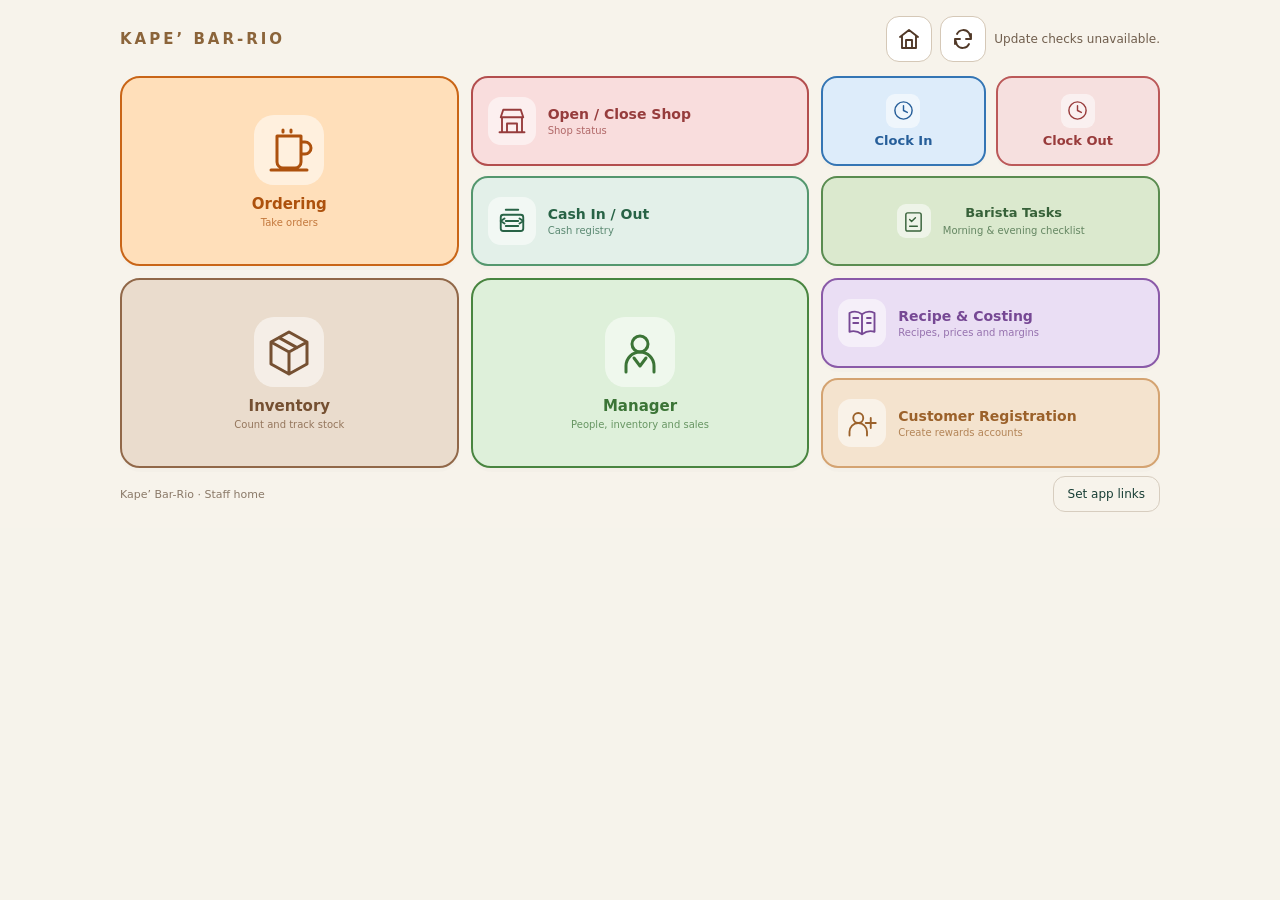
==== index.html @ 7aa6d92b "Swap Home Screen shop-cash and clock-task groups between middle and right columns" ====
<!doctype html>
<html lang="en">
<head>
<meta charset="utf-8"><meta name="viewport" content="width=device-width,initial-scale=1">
<meta name="theme-color" content="#183e35"><title>Kape’ Bar-Rio | Home</title>
<style>
:root{font-family:system-ui,-apple-system,sans-serif;color:#183e35;background:#f6f3eb}*{box-sizing:border-box}body{margin:0}main{max-width:1120px;margin:auto;padding:40px 28px}header{display:flex;justify-content:space-between;align-items:center;gap:24px;margin-bottom:38px}.brand{font-size:14px;font-weight:800;letter-spacing:3px;text-transform:uppercase}h1{font-size:clamp(32px,5vw,52px);margin:12px 0}p{color:#66756c;line-height:1.5}.clock{text-align:right;white-space:nowrap}.clock strong{display:block;font-size:27px}.grid{display:grid;grid-template-columns:repeat(3,1fr);gap:18px}.tile{appearance:none;text-align:left;background:#fffdf8;color:#183e35;border:1px solid #dedfd2;border-radius:22px;padding:26px;min-height:190px;cursor:pointer;font:inherit;transition:transform .15s,box-shadow .15s}.tile:hover{transform:translateY(-3px);box-shadow:0 12px 28px #183e3512}.tile:focus-visible,button:focus-visible,input:focus-visible{outline:3px solid #bb8437;outline-offset:4px}.tile.primary{background:#183e35;color:white}.icon{font-size:30px;display:block;margin-bottom:20px}.tile strong{display:block;font-size:21px}.tile span.desc{display:block;margin-top:8px;color:#66756c;font-size:14px}.primary span.desc{color:#c4d8ca}.tile.manager{grid-column:span 2;background:#ebe7d8}footer{display:flex;justify-content:space-between;align-items:center;gap:16px;margin-top:28px;font-size:13px;color:#66756c}.settings,.save,.cancel{font:inherit;border-radius:12px;border:1px solid #d3d8cc;padding:12px 18px;cursor:pointer;background:#fffdf8;color:#183e35}.save{background:#183e35;color:white}dialog{border:0;border-radius:22px;padding:28px;width:min(580px,calc(100% - 32px));max-height:90vh;box-shadow:0 20px 90px #0003}dialog::backdrop{background:#10291fcc}dialog h2{margin-top:0;color:#183e35}label{display:block;margin-top:14px;font-size:14px;color:#183e35;font-weight:600}input{display:block;width:100%;margin-top:6px;padding:12px;border:1px solid #cbd1c4;border-radius:9px;font:inherit}.actions{display:flex;gap:10px;justify-content:flex-end;margin-top:24px}#notice{color:#994a23;min-height:22px}@media(max-width:760px){main{padding:28px 20px}.grid{grid-template-columns:repeat(2,1fr)}.tile{min-height:175px;padding:22px}.tile.manager{grid-column:span 2}.clock{display:none}}@media(max-width:420px){.grid{grid-template-columns:1fr}.tile.manager{grid-column:auto}.tile{min-height:155px}footer{align-items:flex-start;flex-direction:column}}

body{background:#f7f3eb;color:#3e3025}main{max-width:1080px;padding:36px 30px 24px}header{margin-bottom:32px;flex-wrap:wrap}.brand{color:#8b643a;letter-spacing:3.5px;font-size:12px}h1{font-size:clamp(28px,4vw,42px);font-weight:650;letter-spacing:-1.4px;margin:14px 0 10px}header p{font-size:14px;margin:0;color:#8a7968}.clock{margin-left:auto;color:#7b6650}.clock strong{font-size:25px;font-weight:500}.clock span{font-size:12px}.grid{grid-template-columns:repeat(3,minmax(0,1fr));gap:18px}.tile,.tile.manager{grid-column:auto;display:flex;flex-direction:column;align-items:center;justify-content:center;text-align:center;min-height:224px;padding:24px 16px;border-radius:26px;border:1px solid #00000008;box-shadow:0 4px 0 #00000003}.tile .icon{display:flex;align-items:center;justify-content:center;width:112px;height:112px;border-radius:32px;background:#ffffff88;margin-bottom:18px}.icon svg{width:73px;height:73px}.tile strong{font-size:16px;font-weight:700}.tile span.desc{font-size:11px;margin-top:7px;color:inherit;opacity:.72}.tile-ordering{background:#e4ecdf;color:#355433}.tile-inventory{background:#f1e3c9;color:#896022}.tile-recipe{background:#e9e1f2;color:#755390}.tile-attendance{background:#dfeaf0;color:#3d6c83}.tile-shift{background:#f2ddd1;color:#995c40}.tile-manager{background:#e4e5ea;color:#565d7e}.tile:hover{box-shadow:0 10px 26px #3e302515;transform:translateY(-3px)}footer{font-size:11px;color:#8a7968}.settings{font-size:12px;background:transparent;border-color:#d7cdbf;padding:10px 14px}#notice{font-size:13px}header>.kbr-page-tools{flex-basis:100%}@media(max-width:760px){.grid{grid-template-columns:repeat(2,minmax(0,1fr))}.tile{min-height:200px}.tile .icon{width:94px;height:94px}.icon svg{width:64px;height:64px}}@media(max-width:420px){main{padding:26px 14px}.grid{gap:12px}.tile{min-height:180px;padding:20px 8px}.tile .icon{width:80px;height:80px;margin-bottom:14px;border-radius:24px}.icon svg{width:55px;height:55px}.tile strong{font-size:13px}.tile span.desc{font-size:10px}.clock{display:none}footer{flex-direction:row;align-items:center}}

header{margin-bottom:26px;align-items:center}header>.kbr-page-tools{flex-basis:auto;margin-left:auto}.brand{font-size:15px;letter-spacing:3px}header>div:first-child{display:flex;align-items:center}.tile{border-width:2px;min-height:244px}.tile-ordering{background:#ffdfba;color:#ad510d;border-color:#c96517}.tile-attendance{background:#ddecfa;color:#265e99;border-color:#3475b4}.tile-shift{background:#f9dddd;color:#963c3c;border-color:#b34e4e}.tile-inventory{background:#eadccd;color:#755032;border-color:#916849}.tile-manager{background:#def0da;color:#3b7436;border-color:#498540}.tile-recipe{background:#eadef4;color:#764894;border-color:#8a5aa8}.tile-clock{display:grid;gap:3px;margin-top:10px;font-variant-numeric:tabular-nums}.tile-clock time{font-weight:750;font-size:18px}.tile-clock span{font-size:10px;opacity:.8}@media(min-width:600px){.grid{grid-template-columns:repeat(3,minmax(0,1fr))}}@media(max-width:599px){.tile{min-height:222px}.tile-clock time{font-size:15px}.tile-clock span{font-size:9px}}

/* Compact home: two rows on tablets, three rows on phones. */
main{padding:16px 20px;max-width:1080px}header{margin-bottom:14px}.grid{gap:12px}.tile,.tile.manager{min-height:0;height:clamp(145px,calc((100dvh - 154px)/2),190px);padding:12px 10px;border-radius:20px}.tile .icon{width:70px;height:70px;border-radius:20px;margin-bottom:10px}.icon svg{width:48px;height:48px}.tile strong{font-size:15px}.tile span.desc{font-size:10px;margin-top:4px}.tile-clock{margin-top:5px}.tile-clock time{font-size:15px}.tile-clock span{font-size:9px}footer{margin-top:8px}#notice:empty{display:none}#notice{margin:6px 0;min-height:0}@media(max-width:599px){main{padding:12px}.grid{gap:9px}.tile,.tile.manager{height:clamp(126px,calc((100dvh - 140px)/3),165px);padding:8px}.tile .icon{width:54px;height:54px;margin-bottom:7px;border-radius:15px}.icon svg{width:38px;height:38px}.tile strong{font-size:13px}.tile span.desc{font-size:9px}.brand{font-size:12px;letter-spacing:2px}.tile-clock time{font-size:13px}}
@media(min-width:600px) and (max-height:520px){.tile,.tile.manager{height:150px}.tile .icon{width:54px;height:54px;margin-bottom:6px}.icon svg{width:38px;height:38px}.tile span.desc{display:none}}

/* Keep five full-size tiles; divide the sixth position into two working shortcuts. */
.split-home-tile{display:grid;grid-template-rows:repeat(2,minmax(0,1fr));gap:10px;height:clamp(145px,calc((100dvh - 154px)/2),190px);min-height:0}
.split-home-tile .tile{height:auto;min-height:0;display:flex;flex-direction:row;justify-content:flex-start;align-items:center;text-align:left;gap:12px;border-radius:17px;padding:10px 15px}
.split-home-tile .tile .icon{width:48px;height:48px;flex:0 0 48px;border-radius:13px;margin:0}
.split-home-tile .tile .icon svg{width:30px;height:30px}
.split-home-tile .tile strong{font-size:14px}
.split-home-tile .tile .desc{font-size:10px;margin-top:3px}
.split-home-tile .tile-registration{background:#f4e3ce;color:#9b612a;border-color:#d4a371}
.split-home-tile .tile .tile-label{display:block;min-width:0}
@media(max-width:599px){.split-home-tile{height:clamp(126px,calc((100dvh - 140px)/3),165px);gap:7px}.split-home-tile .tile{padding:6px 9px;gap:7px;border-radius:12px}.split-home-tile .tile .icon{width:35px;height:35px;flex-basis:35px;border-radius:9px}.split-home-tile .tile .icon svg{width:24px;height:24px}.split-home-tile .tile strong{font-size:11px}.split-home-tile .tile span.desc{font-size:9px}}
@media(min-width:600px) and (max-height:520px){.split-home-tile{height:150px}}

/* Home screen: paired clock controls and shared task checklist */
.home-triple{display:grid;grid-template-rows:1fr 1fr;gap:10px;height:clamp(145px,calc((100dvh - 154px)/2),190px);min-width:0}
.home-attendance-pair{display:grid;grid-template-columns:1fr 1fr;gap:10px;min-height:0}
.home-triple .tile{height:auto;min-height:0;border-radius:16px;padding:8px;display:flex;gap:6px;align-items:center;justify-content:center;flex-direction:column}
.home-triple .tile .icon{width:34px;height:34px;flex:0 0 34px;border-radius:9px;margin:0}
.home-triple .tile .icon svg{width:23px;height:23px}
.home-triple .tile strong{font-size:13px;line-height:1.1;text-align:center}
.home-triple .tile .desc{display:none}
.home-triple .tile-tasks{display:flex;flex-direction:row;gap:12px;background:#dbe9ce;color:#376139;border:2px solid #5a8c50}
.home-triple .tile-tasks .desc{display:block}
.home-triple .tile-clock-in{background:#ddecfa;color:#265e99;border:2px solid #3475b4}
.home-triple .tile-clock-out{background:#f6e0df;color:#983b3b;border:2px solid #bb5959}
.split-shop .tile-shift{background:#f9dddd;color:#963c3c;border-color:#b34e4e}
.split-shop .tile-shift.shop-is-open{background:#dff0d8;color:#326c35;border-color:#3e783c}
.split-shop .tile-cash{background:#e3f0e9;color:#286346;border-color:#54976e}
@media(max-width:599px){.home-triple{height:clamp(126px,calc((100dvh - 140px)/3),165px);gap:7px}.home-attendance-pair{gap:6px}.home-triple .tile{padding:5px;border-radius:11px}.home-triple .tile strong{font-size:10px}.home-triple .tile-tasks{gap:6px}.home-triple .tile-tasks .desc{font-size:9px}.home-triple .tile .icon{width:27px;height:27px;flex-basis:27px}.home-triple .tile .icon svg{width:19px;height:19px}}
@media(min-width:600px) and (max-height:520px){.home-triple{height:150px}}
.task-person-grid{display:grid;grid-template-columns:repeat(auto-fit,minmax(125px,1fr));gap:12px}.task-person{min-height:88px;border:2px solid #0002;border-radius:15px;font-weight:800;font-size:17px;cursor:pointer}#taskPicker{width:min(640px,calc(100% - 24px))}#taskPicker p{font-weight:400;color:#756354}
</style>
<link rel="stylesheet" href="page-tools.css"><link rel="stylesheet" href="sync.css"><link rel="manifest" href="manifest.json"><link rel="apple-touch-icon" href="./apple-touch-icon.png?v=20261117-home"><link rel="icon" type="image/png" href="./apple-touch-icon.png?v=20261117-home"><meta name="apple-mobile-web-app-capable" content="yes"><meta name="apple-mobile-web-app-title" content="Kape Bar-Rio"></head>
<body><main>
<header><div><div class="brand">Kape’ Bar-Rio</div></div></header>
<div class="grid" id="apps"></div>
<p id="notice" role="status" aria-live="polite"></p>
<footer><span>Kape’ Bar-Rio · Staff home</span><button class="settings" id="configure">Set app links</button></footer>
</main>
<dialog id="taskPicker" aria-labelledby="taskPickerTitle"><h2 id="taskPickerTitle">Who is on duty?</h2><p>Only clocked-in baristas appear here. Select the person completing the tasks.</p><div id="taskPeople" class="task-person-grid"></div><p id="taskPickerStatus" role="status"></p><div class="actions"><button id="closeTaskPicker" type="button" class="cancel">Close</button></div></dialog><dialog id="settings"><form id="linksForm"><h2>Connect your apps</h2><p>Enter the full page address for each button. These settings are saved on this browser. Changes here apply only to this browser.</p><div id="fields"></div><p id="error" role="alert"></p><div class="actions"><button type="button" class="cancel" id="restoreDefaults">Restore links</button><button type="button" class="cancel" id="cancel">Cancel</button><button type="submit" class="save">Save links</button></div></form></dialog>
<script src="sync-config.js"></script><script src="sync-core.js"></script><script src="sync-ui.js"></script><script src="manager-tile.js"></script><script>
// Set the exact published URLs here before uploading to GitHub Pages.
// Recipe and Costing share one workspace.
const DEFAULT_LINKS={"ordering": "https://russelljohnramosmicumao-arch.github.io/Kape-Barrio/", "inventory": "https://russelljohnramosmicumao-arch.github.io/Kapebarrio-inventory-system/", "recipe": "https://russelljohnramosmicumao-arch.github.io/recipe-and-costing/", "attendance": "https://russelljohnramosmicumao-arch.github.io/KapeBarrioHomeScreen/clock-in.html", "shift": "https://russelljohnramosmicumao-arch.github.io/KapeBarrioHomeScreen/open-end-shift.html", "manager": "https://russelljohnramosmicumao-arch.github.io/ManagersPage/", "registration": "https://russelljohnramosmicumao-arch.github.io/KapeBarrioHomeScreen/customer-registration.html"};
const APPS=[["ordering", "Ordering", "Take orders", "<path d=\"M6 5h12v13a3 3 0 0 1-3 3H9a3 3 0 0 1-3-3ZM18 8h2a3 3 0 0 1 0 6h-2M9 2v1M13 2v1M3 22h18\"/>"], ["shift", "Open / Close Shop", "Cash In / Out", "<path d=\"M4 21V9h16v12M3 9l2-6h14l2 6M8 21v-7h8v7M2 21h20M3 9a3 3 0 0 0 4 0 3 3 0 0 0 5 0 3 3 0 0 0 5 0 3 3 0 0 0 4 0\"/>"], ["attendance", "Clock In / Out", "Your working hours", "<circle cx=\"12\" cy=\"13\" r=\"9\"/><path d=\"M12 8v5l3 2M9 1h6M12 1v3\"/>"], ["inventory", "Inventory", "Count and track stock", "<path d=\"m3 7 9-5 9 5v11l-9 5-9-5ZM3 7l9 5 9-5M12 12v11M7 4.8l9 5\"/>"], ["manager", "Manager", "People, inventory and sales", "<circle cx=\"12\" cy=\"8\" r=\"4\"/><path d=\"M5 22v-3a7 7 0 0 1 14 0v3M9 15l3 4 3-4\"/>"], ["recipe", "Recipe & Costing", "Recipes, prices and margins", "<path d=\"M12 5C8 2 4 3 2 4v15c3-1 6-1 10 2 4-3 7-3 10-2V4c-2-1-6-2-10 1ZM12 5v16M5 8h4M5 12h4M16 8h3M16 12h3\"/>"], ["registration", "Customer Registration", "Create rewards accounts", "<circle cx=\"9\" cy=\"8\" r=\"4\"/><path d=\"M2 22v-3a7 7 0 0 1 14 0v3M19 8v8M15 12h8\"/>"]];
const KEY='kape-barrio-home-links-v4';let links={...DEFAULT_LINKS};
try{const saved=JSON.parse(localStorage.getItem(KEY)||'{}');for(const [id] of APPS){if(typeof saved[id]==='string'&&validLink(saved[id]))links[id]=saved[id]}}catch{}
function validLink(value){try{const url=new URL(value);return ['https:','http:'].includes(url.protocol)&&!url.username&&!url.password}catch{return false}}
const taskURL=new URL('barista-tasks.html',location.href).href;
function makeTile(id,title,desc,icon,onClick,compact=false){
 const button=document.createElement('button');button.type='button';button.className='tile tile-'+id+(compact?' tile-compact':'');
 const glyph=document.createElement('span');glyph.className='icon';glyph.innerHTML='<svg viewBox="0 0 24 24" fill="none" stroke="currentColor" stroke-width="1.5" stroke-linecap="round" stroke-linejoin="round">'+icon+'</svg>';glyph.setAttribute('aria-hidden','true');
 const heading=document.createElement('strong');heading.textContent=title;const detail=document.createElement('span');detail.className='desc';detail.textContent=desc;
 if(compact){const label=document.createElement('div');label.className='tile-label';label.append(heading,detail);button.append(glyph,label);}
 else button.append(glyph,heading,detail);
 button.onclick=onClick;return button;
}
const icons={
 clock:'<circle cx="12" cy="12" r="9"/><path d="M12 7v5l4 2"/>',
 tasks:'<rect x="4" y="3" width="16" height="19" rx="2"/><path d="m8 10 2 2 4-4M8 17h8"/>',
 cash:'<rect x="3" y="7" width="18" height="13" rx="2"/><path d="M7 3h10M7 12h10M7 16h10M18 10l3 2-3 2M6 10l-3 2 3 2"/>',
 shop:'<path d="M4 21V9h16v12M3 9l2-6h14l2 6M8 21v-7h8v7M2 21h20"/>'
};
function nav(id,label){if(validLink(links[id])){if(id==='manager')KBRManagerTile.open(links[id]);else location.assign(links[id]);}else document.getElementById('notice').textContent='Set the page link for '+label+' to connect this button.';}
for(const [id,title,desc,icon] of APPS){
 const root=document.getElementById('apps');
 if(id==='attendance'){
  const wrap=document.createElement('div');wrap.className='home-triple';wrap.innerHTML='<div class="home-attendance-pair"></div>';
  const pair=wrap.firstElementChild;
  pair.append(
   makeTile('clock-in','Clock In','Start duty',icons.clock,()=>nav('attendance','Clock In'),true),
   makeTile('clock-out','Clock Out','End duty',icons.clock,()=>nav('attendance','Clock Out'),true));
  wrap.append(makeTile('tasks','Barista Tasks','Morning & evening checklist',icons.tasks,()=>openTaskPicker(),true));root.append(wrap);
 }else if(id==='shift'){
  const wrap=document.createElement('div');wrap.className='split-home-tile split-shop';
  const shop=makeTile('shift','Open / Close Shop','Shop status',icons.shop,()=>nav('shift','Open / Close Shop'),true);
  shop.id='homeShopButton';
  wrap.append(shop,makeTile('cash','Cash In / Out','Cash registry',icons.cash,()=>nav('shift','Cash In / Out'),true));
  root.append(wrap);
 }else{
  const compact=id==='recipe'||id==='registration';const button=makeTile(id,title,desc,icon,()=>nav(id,title),compact);
  let host=root;if(compact){let split=document.getElementById('homeSplitShortcuts');if(!split){split=document.createElement('div');split.className='split-home-tile';split.id='homeSplitShortcuts';root.append(split);}host=split;}
  host.append(button);
 }
 const label=document.createElement('label');label.textContent=title;
 const input=document.createElement('input');input.type='url';input.name=id;input.placeholder='https://your-domain/your-app/';label.append(input);document.getElementById('fields').append(label);
}
const personColors={james:['#95b9ed','#173d73'],john:['#83cfa0','#174c2d'],jv:['#bd9cdd','#50306f'],khenn:['#e9bd75','#66430b'],kurty:['#80c5be','#164e48'],mark:['#ef9a91','#702721'],zora:['#e9a8cb','#813759']};
async function openTaskPicker(){
 const dlg=document.getElementById('taskPicker'),host=document.getElementById('taskPeople'),status=document.getElementById('taskPickerStatus');
 host.replaceChildren();status.textContent='Loading baristas…';dlg.showModal();
 try{
  const roster=await KBRCloud.rpc('kbr_barista_task_roster',{});
  if(!roster?.length)throw Error('No baristas are currently clocked in. Clock In first, then open Barista Tasks.');
  for(const worker of roster){
   const button=document.createElement('button');button.type='button';button.className='task-person';
   const [bg,fg]=personColors[String(worker.name||'').toLowerCase().split(' ')[0]]||['#eadbc9','#503827'];
   button.style.background=bg;button.style.color=fg;button.textContent=worker.name;
   button.onclick=()=>{const url=new URL(taskURL);url.searchParams.set('worker',worker.id);location.assign(url.href);};
   host.append(button);
  }
  status.textContent='Showing only baristas currently clocked in.';
 }catch(e){status.textContent=e.message||String(e);}
}
document.getElementById('closeTaskPicker').onclick=()=>document.getElementById('taskPicker').close();
async function refreshShopIcon(){try{if(!KBRCloud.session())return;const data=await KBRCloud.rows('/rest/v1/kbr_shifts?select=status,closed_at&order=opened_at.desc&limit=1');const open=!!data[0]&&!data[0].closed_at&&data[0].status==='open';const tile=document.getElementById('homeShopButton');if(!tile)return;const name=tile.querySelector('strong');name.textContent=open?'Close Shop':'Open Shop';tile.classList.toggle('shop-is-open',open);}catch{}}
refreshShopIcon();
const dialog=document.getElementById('settings'),form=document.getElementById('linksForm');document.getElementById('configure').onclick=()=>{for(const [id]of APPS)form.elements[id].value=links[id];document.getElementById('error').textContent='';dialog.showModal()};document.getElementById('cancel').onclick=()=>dialog.close();document.getElementById('restoreDefaults').onclick=()=>{for(const [id]of APPS)form.elements[id].value=DEFAULT_LINKS[id];document.getElementById('error').textContent='Default links restored. Press Save links to apply.';};form.onsubmit=event=>{event.preventDefault();const next={};for(const [id,title]of APPS){const value=form.elements[id].value.trim();if(value&&!validLink(value)){document.getElementById('error').textContent='Enter a valid HTTP or HTTPS address for '+title+'.';return}next[id]=value||DEFAULT_LINKS[id]}try{localStorage.setItem(KEY,JSON.stringify(next));links=next;dialog.close();document.getElementById('notice').textContent='App links saved.'}catch{document.getElementById('error').textContent='This browser could not save your links. Please allow browser storage and try again.'}};

</script><script src="page-tools.js"></script><script src="page-clock.js"></script></body></html>
---- page-tools.css ----
.kbr-page-tools{display:flex;align-items:center;justify-content:flex-end;gap:8px;flex-wrap:wrap}.kbr-tool{position:relative;display:inline-flex!important;align-items:center;justify-content:center;width:46px;min-width:46px;height:46px;min-height:46px;padding:10px!important;background:#fff!important;color:#503827!important;border:1px solid #d5c8b7!important;border-radius:13px!important;text-decoration:none!important;cursor:pointer;font:inherit;flex-shrink:0;box-sizing:border-box}.kbr-tool svg{width:24px;height:24px}.kbr-tool:focus-visible{outline:3px solid #b87926;outline-offset:3px}.kbr-update-dot{position:absolute;right:-3px;top:-3px;width:12px;height:12px;border:2px solid white;border-radius:50%;background:#dc2626;box-shadow:0 0 0 1px #dc262620}.kbr-update-dot[hidden]{display:none!important}.kbr-update-note{font:12px system-ui;max-width:190px;color:#705e4d;line-height:1.35}.kbr-update-note:empty{display:none}.kbr-floating-tools{position:fixed;top:12px;right:12px;z-index:9998;background:#fff;padding:6px;border-radius:16px}@media(max-width:600px){.kbr-update-note{max-width:130px}header{gap:10px;flex-wrap:wrap}}
---- sync.css ----
.cloud-status{position:fixed;bottom:6px;left:8px;z-index:100;font:700 11px system-ui;background:#e4f3de;color:#285c30;border:1px solid #b8d5af;border-radius:8px;padding:5px 9px;max-width:70vw}.cloud-status.problem{background:#fff0d8;color:#875715;border-color:#e3c790}.cloud-screen{position:fixed;inset:0;background:#f7f2ebf7;z-index:200;display:grid;place-items:center;padding:24px}.cloud-box{max-width:510px;width:100%;background:white;border:1px solid #d8c7b5;border-radius:18px;padding:24px;color:#503827;font:16px system-ui;box-shadow:0 10px 40px #30201020}.cloud-box h1,.cloud-box h2{font-family:Georgia,serif}.cloud-box p{line-height:1.5}.cloud-box button,.cloud-link{display:inline-block;background:#386944;color:white;border:0;border-radius:9px;padding:12px 18px;font:700 15px system-ui;cursor:pointer;margin:5px;text-decoration:none}.cloud-box input{width:100%;padding:12px;margin:6px 0 16px;border:1px solid #ccb9a5;border-radius:8px;font:16px system-ui}.cloud-error{color:#a12924;min-height:22px}.cloud-actions{display:flex;gap:8px;flex-wrap:wrap}

.cloud-screen{padding:10px;overflow-y:auto;align-items:center}.cloud-box{max-height:calc(100dvh - 20px);overflow-y:auto;overscroll-behavior:contain}.cloud-box.wide-payment{max-width:900px;padding:14px}.wide-payment h2,.wide-payment p{margin:6px 0}.wide-payment form{display:grid;grid-template-columns:1fr 1.4fr;gap:8px 14px;align-items:start}.wide-payment form>.barista-cash-layout{grid-column:2;grid-row:1 / span 4}.wide-payment form>label,.wide-payment form>button{grid-column:1}.wide-payment .barista-cash-layout{gap:8px}.wide-payment .cash-keypad button,.wide-payment .cash-quick-buttons button{min-height:40px;padding:8px;margin:0}.wide-payment form label{margin:6px 0}.wide-payment form input{margin:3px 0;padding:8px;min-height:40px}.wide-payment .cash-pane{padding:8px}.wide-payment .cash-pane p{font-size:12px}.wide-payment form>button{margin:0}.count-layout{display:grid;grid-template-columns:1.2fr 1fr;gap:14px}.count-layout .denomination-grid{grid-template-columns:repeat(2,minmax(0,1fr))}.count-layout .count-keypad{margin:6px 0}.count-layout button{margin:0;padding:8px;min-height:42px}.count-layout .count-controls input{margin:4px 0}.cloud-box.drawer-count{max-width:900px;padding:14px}.drawer-count h2,.drawer-count p{margin:6px 0}.drawer-count form{display:grid;grid-template-columns:1fr 1fr;gap:8px 14px}.drawer-count form>.count-layout{grid-column:1 / -1;grid-row:2}.drawer-count form>label{margin:0}.drawer-count form>button{grid-column:1 / -1}.drawer-count form input,.drawer-count form textarea{min-height:36px;padding:6px;margin:3px 0}.drawer-count form textarea{height:38px}.drawer-count .count-keypad button{min-height:38px}.drawer-count .denomination-grid button{min-height:45px}.drawer-count form>p{margin:0;font-size:13px}@media(max-width:440px){.wide-payment form{grid-template-columns:1fr}.wide-payment form>.barista-cash-layout{grid-column:1;grid-row:auto}.count-layout{gap:6px}.count-layout button{font-size:15px}.drawer-count{font-size:14px!important}}

.cloud-box .denomination-grid button.selected,.cloud-box .denomination-grid button.selected span{color:#185b36!important;background:#fff!important;border-color:#185b36!important}.cloud-box .denomination-grid button.selected{box-shadow:inset 0 0 0 2px #185b36}

.drawer-money{max-width:950px!important;width:min(950px,96vw)!important}.drawer-money-layout{display:grid;grid-template-columns:minmax(0,1fr) 300px;gap:24px}.drawer-money-left{display:grid;gap:12px}.drawer-money-layout input,.drawer-money-layout select{width:100%;padding:14px;font:inherit}.drawer-money-layout aside{padding:18px;border-radius:16px;background:#efe2d4}.drawer-money-layout .money-selected{outline:2px solid #80502f;background:#fff1df}.drawer-money-layout [data-money-error]{color:#a12424}.drawer-money-layout .count-keypad button{min-height:60px;margin:0;color:#503827;background:#f7f1e9;border:1px solid #cbb9a5}.drawer-money-layout .count-keypad{display:grid;grid-template-columns:repeat(3,minmax(0,1fr));gap:8px}.drawer-money-layout [data-money-key="."]{grid-column:1/-1}@media(max-width:560px){.drawer-money-layout{grid-template-columns:minmax(0,1fr) 180px;gap:12px}.drawer-money-layout aside{padding:10px}.drawer-money-layout .count-keypad button{padding:10px;min-height:48px}}
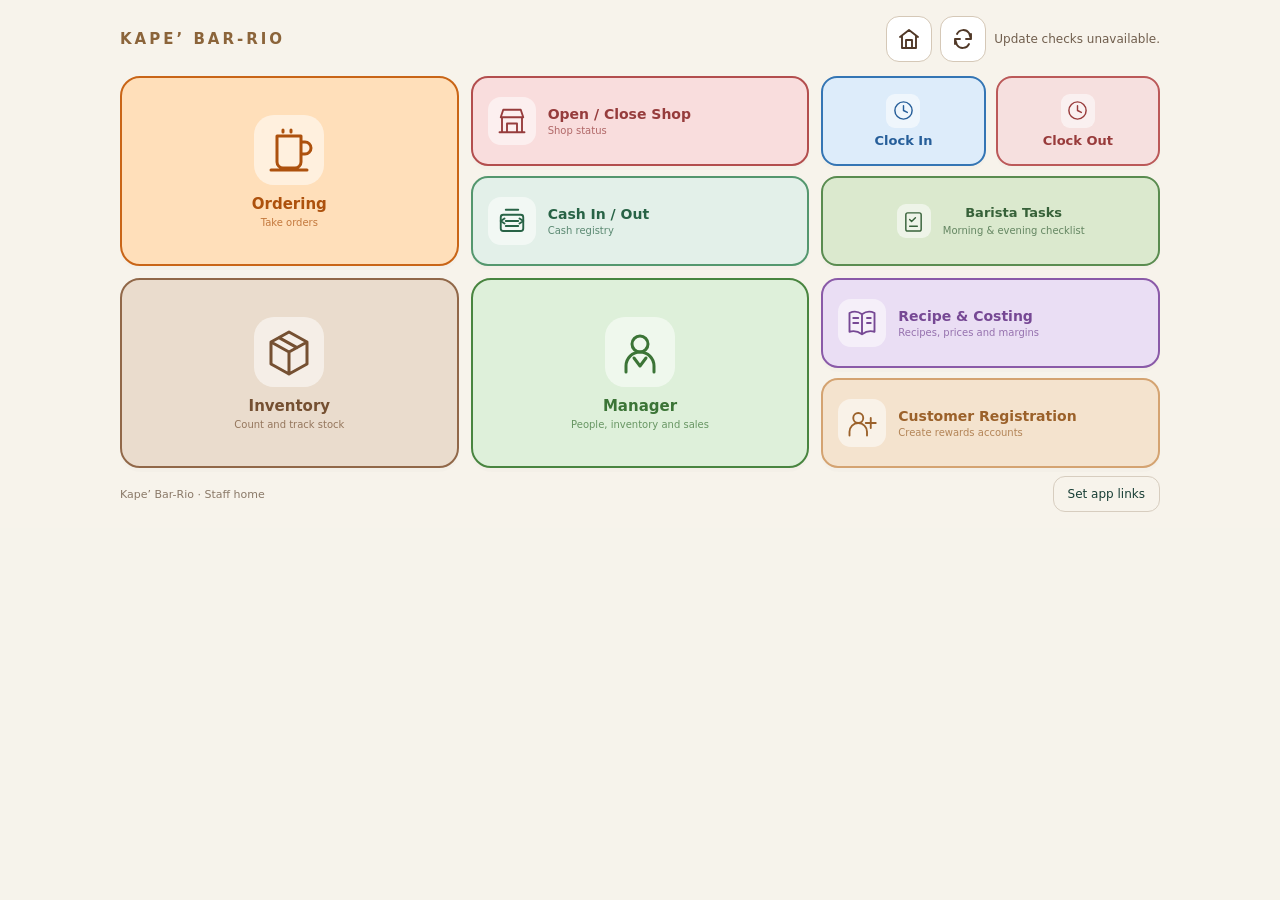
==== commit 52a51b5d: "Sync latest home tile layout and task picker to Cloudflare preserving Cloudflare links" ====
--- a/index.html
+++ b/index.html
@@ -56,9 +56,9 @@
 <script src="sync-config.js"></script><script src="sync-core.js"></script><script src="sync-ui.js"></script><script src="manager-tile.js"></script><script>
 // Set the exact published URLs here before uploading to GitHub Pages.
 // Recipe and Costing share one workspace.
-const DEFAULT_LINKS={"ordering": "https://russelljohnramosmicumao-arch.github.io/Kape-Barrio/", "inventory": "https://russelljohnramosmicumao-arch.github.io/Kapebarrio-inventory-system/", "recipe": "https://russelljohnramosmicumao-arch.github.io/recipe-and-costing/", "attendance": "https://russelljohnramosmicumao-arch.github.io/KapeBarrioHomeScreen/clock-in.html", "shift": "https://russelljohnramosmicumao-arch.github.io/KapeBarrioHomeScreen/open-end-shift.html", "manager": "https://russelljohnramosmicumao-arch.github.io/ManagersPage/", "registration": "https://russelljohnramosmicumao-arch.github.io/KapeBarrioHomeScreen/customer-registration.html"};
+const DEFAULT_LINKS={"ordering": "https://kape-barrio.pages.dev/", "inventory": "https://kapebarrio-inventory-system.pages.dev/", "recipe": "https://recipe-and-costing.pages.dev/", "attendance": "https://kapebarriohomescreen.pages.dev/clock-in.html", "shift": "https://kapebarriohomescreen.pages.dev/open-end-shift.html", "manager": "https://managerspage.pages.dev/", "registration": "https://kapebarriohomescreen.pages.dev/customer-registration.html"};
 const APPS=[["ordering", "Ordering", "Take orders", "<path d=\"M6 5h12v13a3 3 0 0 1-3 3H9a3 3 0 0 1-3-3ZM18 8h2a3 3 0 0 1 0 6h-2M9 2v1M13 2v1M3 22h18\"/>"], ["shift", "Open / Close Shop", "Cash In / Out", "<path d=\"M4 21V9h16v12M3 9l2-6h14l2 6M8 21v-7h8v7M2 21h20M3 9a3 3 0 0 0 4 0 3 3 0 0 0 5 0 3 3 0 0 0 5 0 3 3 0 0 0 4 0\"/>"], ["attendance", "Clock In / Out", "Your working hours", "<circle cx=\"12\" cy=\"13\" r=\"9\"/><path d=\"M12 8v5l3 2M9 1h6M12 1v3\"/>"], ["inventory", "Inventory", "Count and track stock", "<path d=\"m3 7 9-5 9 5v11l-9 5-9-5ZM3 7l9 5 9-5M12 12v11M7 4.8l9 5\"/>"], ["manager", "Manager", "People, inventory and sales", "<circle cx=\"12\" cy=\"8\" r=\"4\"/><path d=\"M5 22v-3a7 7 0 0 1 14 0v3M9 15l3 4 3-4\"/>"], ["recipe", "Recipe & Costing", "Recipes, prices and margins", "<path d=\"M12 5C8 2 4 3 2 4v15c3-1 6-1 10 2 4-3 7-3 10-2V4c-2-1-6-2-10 1ZM12 5v16M5 8h4M5 12h4M16 8h3M16 12h3\"/>"], ["registration", "Customer Registration", "Create rewards accounts", "<circle cx=\"9\" cy=\"8\" r=\"4\"/><path d=\"M2 22v-3a7 7 0 0 1 14 0v3M19 8v8M15 12h8\"/>"]];
-const KEY='kape-barrio-home-links-v4';let links={...DEFAULT_LINKS};
+const KEY='kape-barrio-home-links-cloudflare-v1';let links={...DEFAULT_LINKS};
 try{const saved=JSON.parse(localStorage.getItem(KEY)||'{}');for(const [id] of APPS){if(typeof saved[id]==='string'&&validLink(saved[id]))links[id]=saved[id]}}catch{}
 function validLink(value){try{const url=new URL(value);return ['https:','http:'].includes(url.protocol)&&!url.username&&!url.password}catch{return false}}
 const taskURL=new URL('barista-tasks.html',location.href).href;
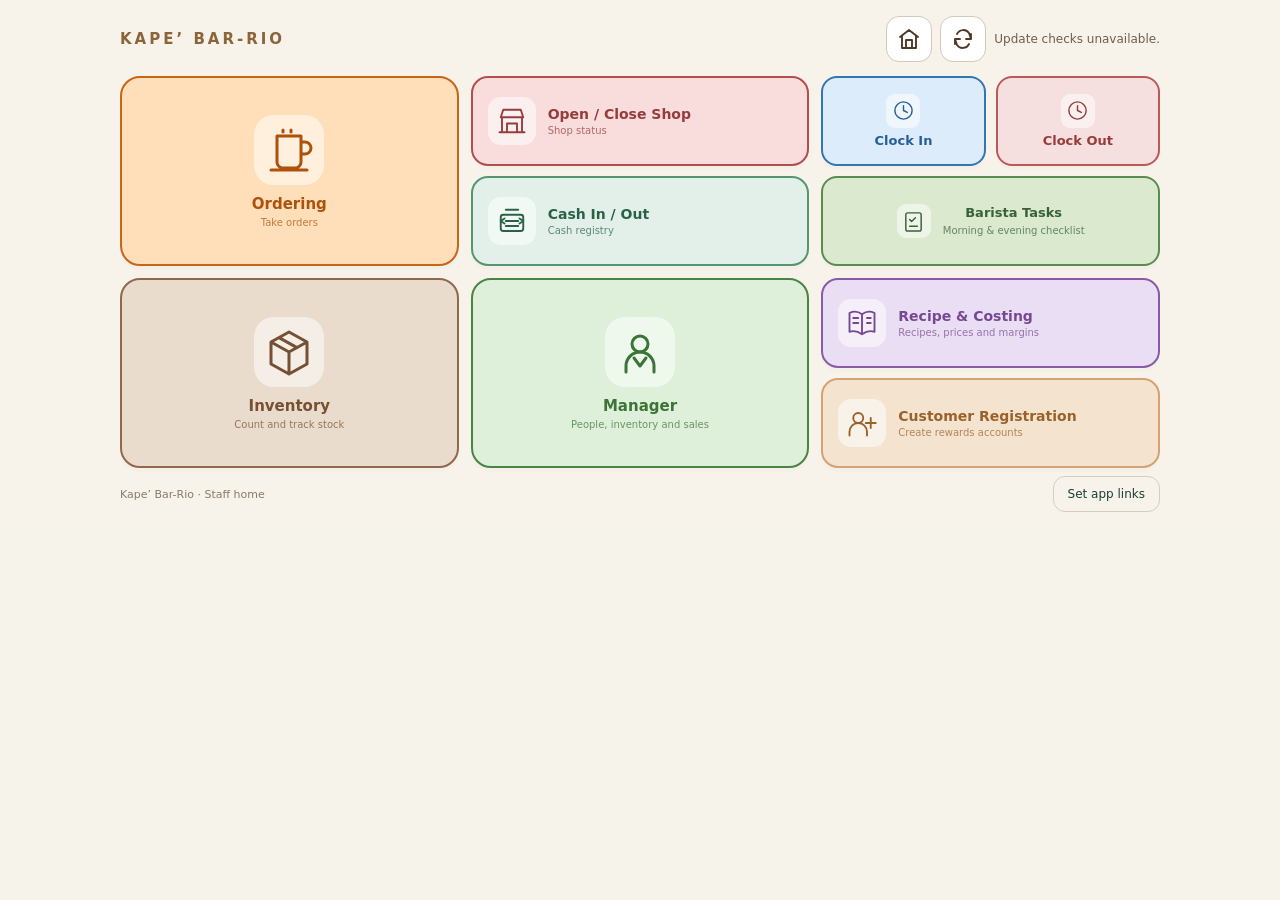
==== commit f02a7a59: "Detect Cloudflare hostname on main and use Cloudflare app links without affecting GitHub Pages" ====
--- a/index.html
+++ b/index.html
@@ -56,9 +56,19 @@
 <script src="sync-config.js"></script><script src="sync-core.js"></script><script src="sync-ui.js"></script><script src="manager-tile.js"></script><script>
 // Set the exact published URLs here before uploading to GitHub Pages.
 // Recipe and Costing share one workspace.
-const DEFAULT_LINKS={"ordering": "https://kape-barrio.pages.dev/", "inventory": "https://kapebarrio-inventory-system.pages.dev/", "recipe": "https://recipe-and-costing.pages.dev/", "attendance": "https://kapebarriohomescreen.pages.dev/clock-in.html", "shift": "https://kapebarriohomescreen.pages.dev/open-end-shift.html", "manager": "https://managerspage.pages.dev/", "registration": "https://kapebarriohomescreen.pages.dev/customer-registration.html"};
+const IS_CLOUDFLARE=!location.hostname.endsWith('github.io');
+const localPage=filename=>new URL(filename,location.href).href;
+const DEFAULT_LINKS=IS_CLOUDFLARE?{
+ ordering:'https://kape-barrio.pages.dev/',
+ inventory:'https://kapebarrio-inventory-system.pages.dev/',
+ recipe:'https://recipe-and-costing.pages.dev/',
+ attendance:localPage('clock-in.html'),
+ shift:localPage('open-end-shift.html'),
+ manager:'https://managerspage.pages.dev/',
+ registration:localPage('customer-registration.html')
+}: {"ordering": "https://russelljohnramosmicumao-arch.github.io/Kape-Barrio/", "inventory": "https://russelljohnramosmicumao-arch.github.io/Kapebarrio-inventory-system/", "recipe": "https://russelljohnramosmicumao-arch.github.io/recipe-and-costing/", "attendance": "https://russelljohnramosmicumao-arch.github.io/KapeBarrioHomeScreen/clock-in.html", "shift": "https://russelljohnramosmicumao-arch.github.io/KapeBarrioHomeScreen/open-end-shift.html", "manager": "https://russelljohnramosmicumao-arch.github.io/ManagersPage/", "registration": "https://russelljohnramosmicumao-arch.github.io/KapeBarrioHomeScreen/customer-registration.html"};
 const APPS=[["ordering", "Ordering", "Take orders", "<path d=\"M6 5h12v13a3 3 0 0 1-3 3H9a3 3 0 0 1-3-3ZM18 8h2a3 3 0 0 1 0 6h-2M9 2v1M13 2v1M3 22h18\"/>"], ["shift", "Open / Close Shop", "Cash In / Out", "<path d=\"M4 21V9h16v12M3 9l2-6h14l2 6M8 21v-7h8v7M2 21h20M3 9a3 3 0 0 0 4 0 3 3 0 0 0 5 0 3 3 0 0 0 5 0 3 3 0 0 0 4 0\"/>"], ["attendance", "Clock In / Out", "Your working hours", "<circle cx=\"12\" cy=\"13\" r=\"9\"/><path d=\"M12 8v5l3 2M9 1h6M12 1v3\"/>"], ["inventory", "Inventory", "Count and track stock", "<path d=\"m3 7 9-5 9 5v11l-9 5-9-5ZM3 7l9 5 9-5M12 12v11M7 4.8l9 5\"/>"], ["manager", "Manager", "People, inventory and sales", "<circle cx=\"12\" cy=\"8\" r=\"4\"/><path d=\"M5 22v-3a7 7 0 0 1 14 0v3M9 15l3 4 3-4\"/>"], ["recipe", "Recipe & Costing", "Recipes, prices and margins", "<path d=\"M12 5C8 2 4 3 2 4v15c3-1 6-1 10 2 4-3 7-3 10-2V4c-2-1-6-2-10 1ZM12 5v16M5 8h4M5 12h4M16 8h3M16 12h3\"/>"], ["registration", "Customer Registration", "Create rewards accounts", "<circle cx=\"9\" cy=\"8\" r=\"4\"/><path d=\"M2 22v-3a7 7 0 0 1 14 0v3M19 8v8M15 12h8\"/>"]];
-const KEY='kape-barrio-home-links-cloudflare-v1';let links={...DEFAULT_LINKS};
+const KEY=IS_CLOUDFLARE?'kape-barrio-home-links-cf-main-v2':'kape-barrio-home-links-v4';let links={...DEFAULT_LINKS};
 try{const saved=JSON.parse(localStorage.getItem(KEY)||'{}');for(const [id] of APPS){if(typeof saved[id]==='string'&&validLink(saved[id]))links[id]=saved[id]}}catch{}
 function validLink(value){try{const url=new URL(value);return ['https:','http:'].includes(url.protocol)&&!url.username&&!url.password}catch{return false}}
 const taskURL=new URL('barista-tasks.html',location.href).href;
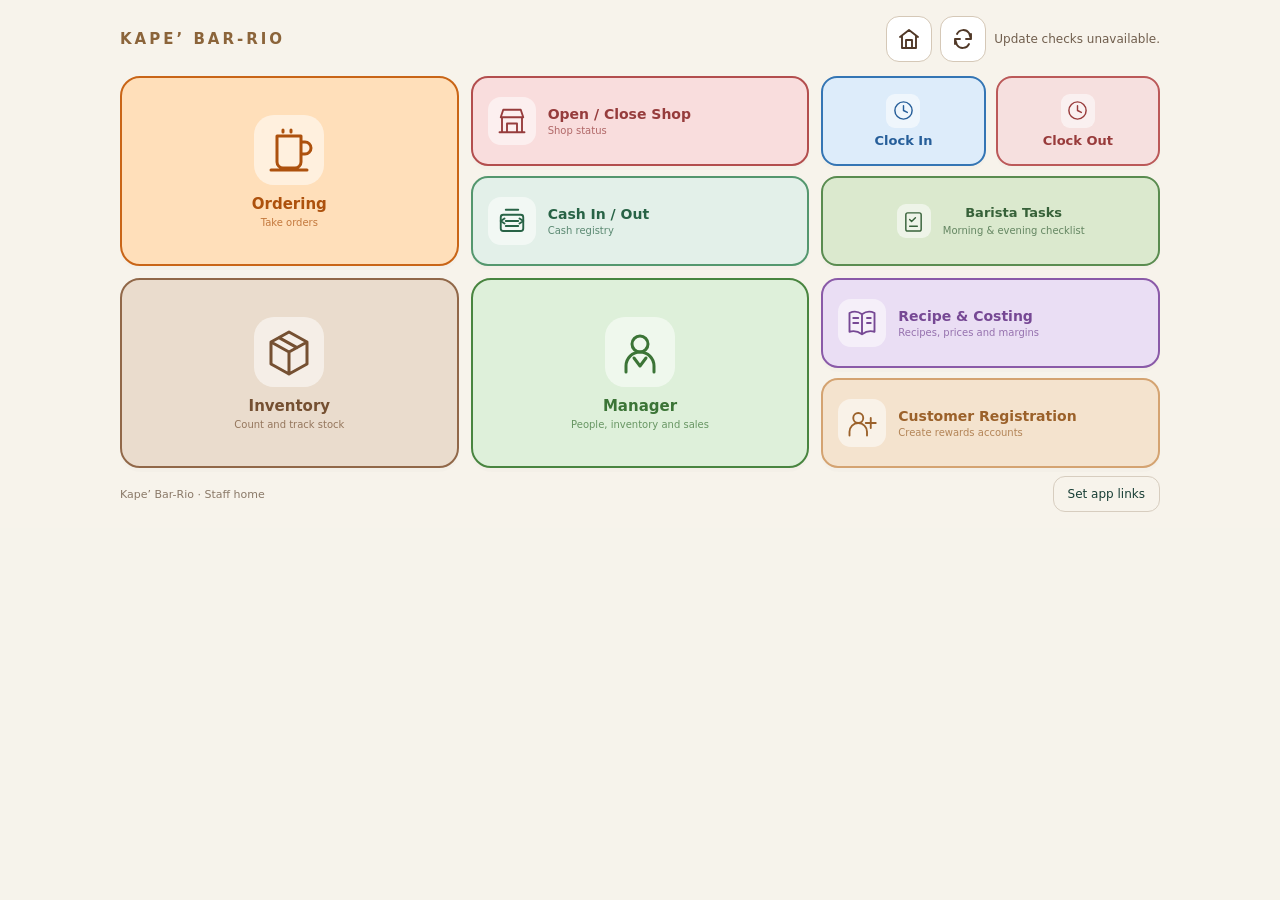
==== commit 9841a74f: "Open distinct shop dashboard and cash in/out dashboard from Home Screen tiles" ====
--- a/index.html
+++ b/index.html
@@ -87,6 +87,7 @@
  shop:'<path d="M4 21V9h16v12M3 9l2-6h14l2 6M8 21v-7h8v7M2 21h20"/>'
 };
 function nav(id,label){if(validLink(links[id])){if(id==='manager')KBRManagerTile.open(links[id]);else location.assign(links[id]);}else document.getElementById('notice').textContent='Set the page link for '+label+' to connect this button.';}
+function openShiftSection(section){const base=validLink(links.shift)?links.shift:localPage('open-end-shift.html');const url=new URL(base,location.href);url.searchParams.set('section',section);location.assign(url.href);}
 for(const [id,title,desc,icon] of APPS){
  const root=document.getElementById('apps');
  if(id==='attendance'){
@@ -98,9 +99,9 @@
   wrap.append(makeTile('tasks','Barista Tasks','Morning & evening checklist',icons.tasks,()=>openTaskPicker(),true));root.append(wrap);
  }else if(id==='shift'){
   const wrap=document.createElement('div');wrap.className='split-home-tile split-shop';
-  const shop=makeTile('shift','Open / Close Shop','Shop status',icons.shop,()=>nav('shift','Open / Close Shop'),true);
+  const shop=makeTile('shift','Open / Close Shop','Shop status',icons.shop,()=>openShiftSection('shop'),true);
   shop.id='homeShopButton';
-  wrap.append(shop,makeTile('cash','Cash In / Out','Cash registry',icons.cash,()=>nav('shift','Cash In / Out'),true));
+  wrap.append(shop,makeTile('cash','Cash In / Out','Cash registry',icons.cash,()=>openShiftSection('cash'),true));
   root.append(wrap);
  }else{
   const compact=id==='recipe'||id==='registration';const button=makeTile(id,title,desc,icon,()=>nav(id,title),compact);
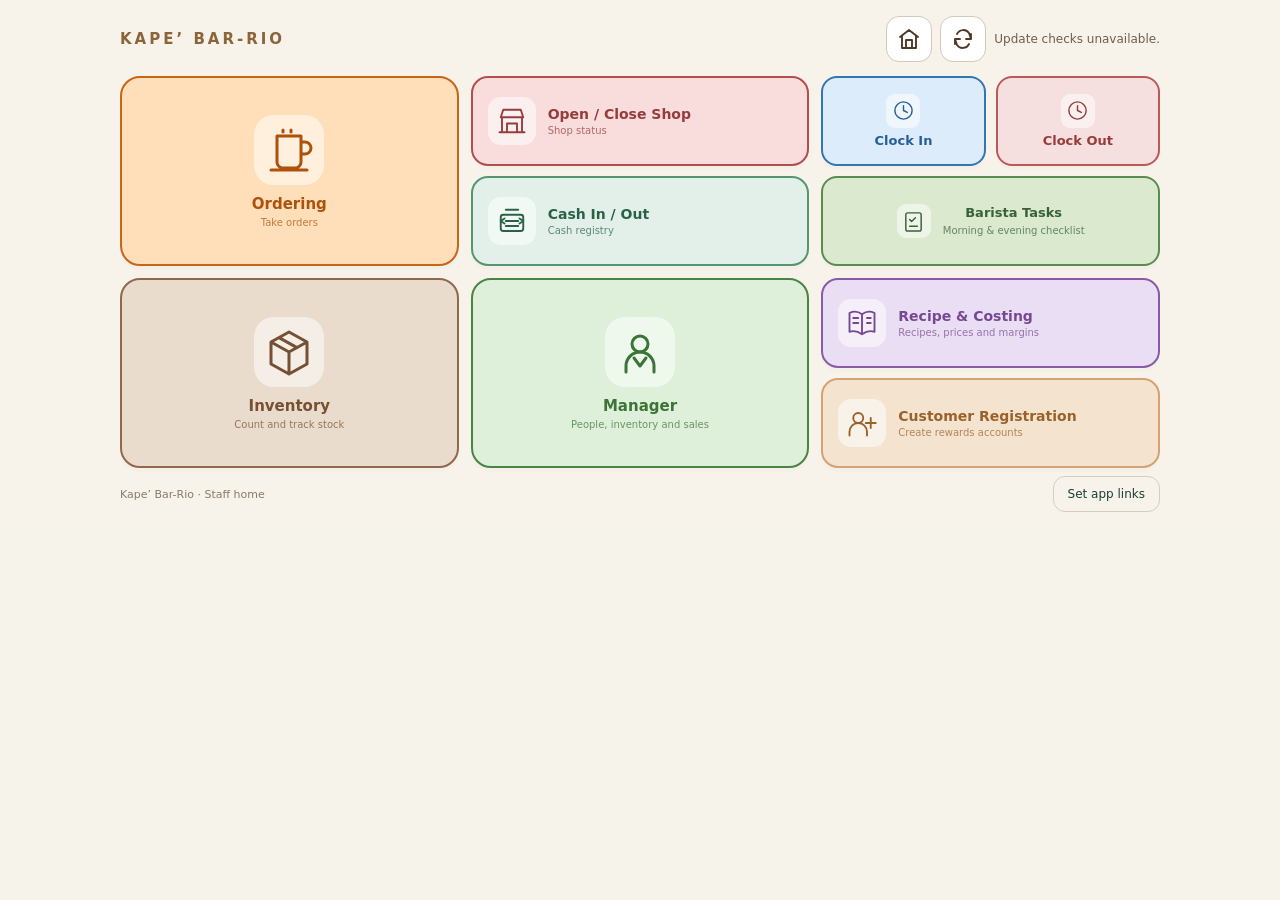
==== commit 64f2038e: "Keep Cloudflare links on Cloudflare and pass original home address to apps" ====
--- a/index.html
+++ b/index.html
@@ -69,7 +69,7 @@
 }: {"ordering": "https://russelljohnramosmicumao-arch.github.io/Kape-Barrio/", "inventory": "https://russelljohnramosmicumao-arch.github.io/Kapebarrio-inventory-system/", "recipe": "https://russelljohnramosmicumao-arch.github.io/recipe-and-costing/", "attendance": "https://russelljohnramosmicumao-arch.github.io/KapeBarrioHomeScreen/clock-in.html", "shift": "https://russelljohnramosmicumao-arch.github.io/KapeBarrioHomeScreen/open-end-shift.html", "manager": "https://russelljohnramosmicumao-arch.github.io/ManagersPage/", "registration": "https://russelljohnramosmicumao-arch.github.io/KapeBarrioHomeScreen/customer-registration.html"};
 const APPS=[["ordering", "Ordering", "Take orders", "<path d=\"M6 5h12v13a3 3 0 0 1-3 3H9a3 3 0 0 1-3-3ZM18 8h2a3 3 0 0 1 0 6h-2M9 2v1M13 2v1M3 22h18\"/>"], ["shift", "Open / Close Shop", "Cash In / Out", "<path d=\"M4 21V9h16v12M3 9l2-6h14l2 6M8 21v-7h8v7M2 21h20M3 9a3 3 0 0 0 4 0 3 3 0 0 0 5 0 3 3 0 0 0 5 0 3 3 0 0 0 4 0\"/>"], ["attendance", "Clock In / Out", "Your working hours", "<circle cx=\"12\" cy=\"13\" r=\"9\"/><path d=\"M12 8v5l3 2M9 1h6M12 1v3\"/>"], ["inventory", "Inventory", "Count and track stock", "<path d=\"m3 7 9-5 9 5v11l-9 5-9-5ZM3 7l9 5 9-5M12 12v11M7 4.8l9 5\"/>"], ["manager", "Manager", "People, inventory and sales", "<circle cx=\"12\" cy=\"8\" r=\"4\"/><path d=\"M5 22v-3a7 7 0 0 1 14 0v3M9 15l3 4 3-4\"/>"], ["recipe", "Recipe & Costing", "Recipes, prices and margins", "<path d=\"M12 5C8 2 4 3 2 4v15c3-1 6-1 10 2 4-3 7-3 10-2V4c-2-1-6-2-10 1ZM12 5v16M5 8h4M5 12h4M16 8h3M16 12h3\"/>"], ["registration", "Customer Registration", "Create rewards accounts", "<circle cx=\"9\" cy=\"8\" r=\"4\"/><path d=\"M2 22v-3a7 7 0 0 1 14 0v3M19 8v8M15 12h8\"/>"]];
 const KEY=IS_CLOUDFLARE?'kape-barrio-home-links-cf-main-v2':'kape-barrio-home-links-v4';let links={...DEFAULT_LINKS};
-try{const saved=JSON.parse(localStorage.getItem(KEY)||'{}');for(const [id] of APPS){if(typeof saved[id]==='string'&&validLink(saved[id]))links[id]=saved[id]}}catch{}
+try{const saved=JSON.parse(localStorage.getItem(KEY)||'{}');for(const [id] of APPS){if(typeof saved[id]==='string'&&validLink(saved[id])&&(!IS_CLOUDFLARE||new URL(saved[id]).hostname.endsWith('.pages.dev')))links[id]=saved[id]}}catch{}
 function validLink(value){try{const url=new URL(value);return ['https:','http:'].includes(url.protocol)&&!url.username&&!url.password}catch{return false}}
 const taskURL=new URL('barista-tasks.html',location.href).href;
 function makeTile(id,title,desc,icon,onClick,compact=false){
@@ -86,8 +86,9 @@
  cash:'<rect x="3" y="7" width="18" height="13" rx="2"/><path d="M7 3h10M7 12h10M7 16h10M18 10l3 2-3 2M6 10l-3 2 3 2"/>',
  shop:'<path d="M4 21V9h16v12M3 9l2-6h14l2 6M8 21v-7h8v7M2 21h20"/>'
 };
-function nav(id,label){if(validLink(links[id])){if(id==='manager')KBRManagerTile.open(links[id]);else location.assign(links[id]);}else document.getElementById('notice').textContent='Set the page link for '+label+' to connect this button.';}
-function openShiftSection(section){const base=validLink(links.shift)?links.shift:localPage('open-end-shift.html');const url=new URL(base,location.href);url.searchParams.set('section',section);location.assign(url.href);}
+function nav(id,label){if(validLink(links[id])){if(id==='manager')KBRManagerTile.open(links[id]);else location.assign(withHomeContext(links[id]));}else document.getElementById('notice').textContent='Set the page link for '+label+' to connect this button.';}
+function withHomeContext(value){const next=new URL(value,location.href);if(IS_CLOUDFLARE&&next.origin!==location.origin&&next.hostname.endsWith('.pages.dev'))next.searchParams.set('kbrHome',location.origin+'/');return next.href;}
+function openShiftSection(section){const base=validLink(links.shift)?links.shift:localPage('open-end-shift.html');const url=new URL(base,location.href);url.searchParams.set('section',section);location.assign(withHomeContext(url.href));}
 for(const [id,title,desc,icon] of APPS){
  const root=document.getElementById('apps');
  if(id==='attendance'){
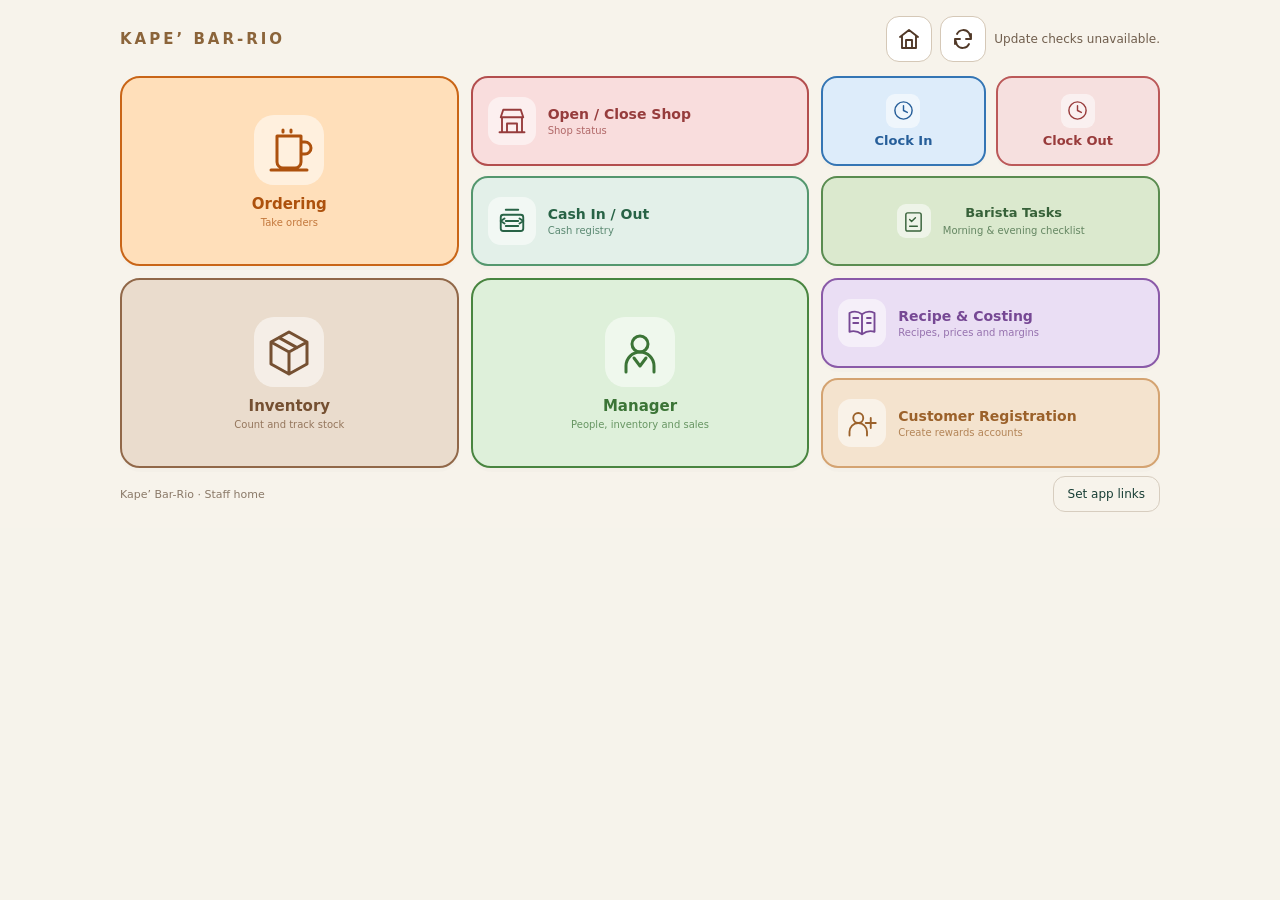
==== commit 9a5e10ad: "Open Barista Tasks directly from home tile and remove redundant on-duty selection modal" ====
--- a/index.html
+++ b/index.html
@@ -43,7 +43,6 @@
 .split-shop .tile-cash{background:#e3f0e9;color:#286346;border-color:#54976e}
 @media(max-width:599px){.home-triple{height:clamp(126px,calc((100dvh - 140px)/3),165px);gap:7px}.home-attendance-pair{gap:6px}.home-triple .tile{padding:5px;border-radius:11px}.home-triple .tile strong{font-size:10px}.home-triple .tile-tasks{gap:6px}.home-triple .tile-tasks .desc{font-size:9px}.home-triple .tile .icon{width:27px;height:27px;flex-basis:27px}.home-triple .tile .icon svg{width:19px;height:19px}}
 @media(min-width:600px) and (max-height:520px){.home-triple{height:150px}}
-.task-person-grid{display:grid;grid-template-columns:repeat(auto-fit,minmax(125px,1fr));gap:12px}.task-person{min-height:88px;border:2px solid #0002;border-radius:15px;font-weight:800;font-size:17px;cursor:pointer}#taskPicker{width:min(640px,calc(100% - 24px))}#taskPicker p{font-weight:400;color:#756354}
 </style>
 <link rel="stylesheet" href="page-tools.css"><link rel="stylesheet" href="sync.css"><link rel="manifest" href="manifest.json"><link rel="apple-touch-icon" href="./apple-touch-icon.png?v=20261117-home"><link rel="icon" type="image/png" href="./apple-touch-icon.png?v=20261117-home"><meta name="apple-mobile-web-app-capable" content="yes"><meta name="apple-mobile-web-app-title" content="Kape Bar-Rio"></head>
 <body><main>
@@ -52,8 +51,8 @@
 <p id="notice" role="status" aria-live="polite"></p>
 <footer><span>Kape’ Bar-Rio · Staff home</span><button class="settings" id="configure">Set app links</button></footer>
 </main>
-<dialog id="taskPicker" aria-labelledby="taskPickerTitle"><h2 id="taskPickerTitle">Who is on duty?</h2><p>Only clocked-in baristas appear here. Select the person completing the tasks.</p><div id="taskPeople" class="task-person-grid"></div><p id="taskPickerStatus" role="status"></p><div class="actions"><button id="closeTaskPicker" type="button" class="cancel">Close</button></div></dialog><dialog id="settings"><form id="linksForm"><h2>Connect your apps</h2><p>Enter the full page address for each button. These settings are saved on this browser. Changes here apply only to this browser.</p><div id="fields"></div><p id="error" role="alert"></p><div class="actions"><button type="button" class="cancel" id="restoreDefaults">Restore links</button><button type="button" class="cancel" id="cancel">Cancel</button><button type="submit" class="save">Save links</button></div></form></dialog>
-<script src="sync-config.js"></script><script src="sync-core.js"></script><script src="sync-ui.js"></script><script src="manager-tile.js"></script><script>
+<dialog id="settings"><form id="linksForm"><h2>Connect your apps</h2><p>Enter the full page address for each button. These settings are saved on this browser. Changes here apply only to this browser.</p><div id="fields"></div><p id="error" role="alert"></p><div class="actions"><button type="button" class="cancel" id="restoreDefaults">Restore links</button><button type="button" class="cancel" id="cancel">Cancel</button><button type="submit" class="save">Save links</button></div></form></dialog>
+<script src="sync-config.js"></script><script src="sync-core.js"></script><script src="sync-ui.js"></script><script src="manager-tile.js?v=manager-pin-7digit-v25"></script><script>
 // Set the exact published URLs here before uploading to GitHub Pages.
 // Recipe and Costing share one workspace.
 const IS_CLOUDFLARE=!location.hostname.endsWith('github.io');
@@ -69,7 +68,7 @@
 }: {"ordering": "https://russelljohnramosmicumao-arch.github.io/Kape-Barrio/", "inventory": "https://russelljohnramosmicumao-arch.github.io/Kapebarrio-inventory-system/", "recipe": "https://russelljohnramosmicumao-arch.github.io/recipe-and-costing/", "attendance": "https://russelljohnramosmicumao-arch.github.io/KapeBarrioHomeScreen/clock-in.html", "shift": "https://russelljohnramosmicumao-arch.github.io/KapeBarrioHomeScreen/open-end-shift.html", "manager": "https://russelljohnramosmicumao-arch.github.io/ManagersPage/", "registration": "https://russelljohnramosmicumao-arch.github.io/KapeBarrioHomeScreen/customer-registration.html"};
 const APPS=[["ordering", "Ordering", "Take orders", "<path d=\"M6 5h12v13a3 3 0 0 1-3 3H9a3 3 0 0 1-3-3ZM18 8h2a3 3 0 0 1 0 6h-2M9 2v1M13 2v1M3 22h18\"/>"], ["shift", "Open / Close Shop", "Cash In / Out", "<path d=\"M4 21V9h16v12M3 9l2-6h14l2 6M8 21v-7h8v7M2 21h20M3 9a3 3 0 0 0 4 0 3 3 0 0 0 5 0 3 3 0 0 0 5 0 3 3 0 0 0 4 0\"/>"], ["attendance", "Clock In / Out", "Your working hours", "<circle cx=\"12\" cy=\"13\" r=\"9\"/><path d=\"M12 8v5l3 2M9 1h6M12 1v3\"/>"], ["inventory", "Inventory", "Count and track stock", "<path d=\"m3 7 9-5 9 5v11l-9 5-9-5ZM3 7l9 5 9-5M12 12v11M7 4.8l9 5\"/>"], ["manager", "Manager", "People, inventory and sales", "<circle cx=\"12\" cy=\"8\" r=\"4\"/><path d=\"M5 22v-3a7 7 0 0 1 14 0v3M9 15l3 4 3-4\"/>"], ["recipe", "Recipe & Costing", "Recipes, prices and margins", "<path d=\"M12 5C8 2 4 3 2 4v15c3-1 6-1 10 2 4-3 7-3 10-2V4c-2-1-6-2-10 1ZM12 5v16M5 8h4M5 12h4M16 8h3M16 12h3\"/>"], ["registration", "Customer Registration", "Create rewards accounts", "<circle cx=\"9\" cy=\"8\" r=\"4\"/><path d=\"M2 22v-3a7 7 0 0 1 14 0v3M19 8v8M15 12h8\"/>"]];
 const KEY=IS_CLOUDFLARE?'kape-barrio-home-links-cf-main-v2':'kape-barrio-home-links-v4';let links={...DEFAULT_LINKS};
-try{const saved=JSON.parse(localStorage.getItem(KEY)||'{}');for(const [id] of APPS){if(typeof saved[id]==='string'&&validLink(saved[id])&&(!IS_CLOUDFLARE||new URL(saved[id]).hostname.endsWith('.pages.dev')))links[id]=saved[id]}}catch{}
+try{const saved=JSON.parse(localStorage.getItem(KEY)||'{}');for(const [id] of APPS){if(typeof saved[id]==='string'&&validLink(saved[id])&&(IS_CLOUDFLARE?new URL(saved[id]).hostname.endsWith('.pages.dev'):new URL(saved[id]).hostname.endsWith('github.io')))links[id]=saved[id]}}catch{}
 function validLink(value){try{const url=new URL(value);return ['https:','http:'].includes(url.protocol)&&!url.username&&!url.password}catch{return false}}
 const taskURL=new URL('barista-tasks.html',location.href).href;
 function makeTile(id,title,desc,icon,onClick,compact=false){
@@ -97,7 +96,7 @@
   pair.append(
    makeTile('clock-in','Clock In','Start duty',icons.clock,()=>nav('attendance','Clock In'),true),
    makeTile('clock-out','Clock Out','End duty',icons.clock,()=>nav('attendance','Clock Out'),true));
-  wrap.append(makeTile('tasks','Barista Tasks','Morning & evening checklist',icons.tasks,()=>openTaskPicker(),true));root.append(wrap);
+  wrap.append(makeTile('tasks','Barista Tasks','Morning & evening checklist',icons.tasks,()=>location.assign(taskURL),true));root.append(wrap);
  }else if(id==='shift'){
   const wrap=document.createElement('div');wrap.className='split-home-tile split-shop';
   const shop=makeTile('shift','Open / Close Shop','Shop status',icons.shop,()=>openShiftSection('shop'),true);
@@ -112,26 +111,8 @@
  const label=document.createElement('label');label.textContent=title;
  const input=document.createElement('input');input.type='url';input.name=id;input.placeholder='https://your-domain/your-app/';label.append(input);document.getElementById('fields').append(label);
 }
-const personColors={james:['#95b9ed','#173d73'],john:['#83cfa0','#174c2d'],jv:['#bd9cdd','#50306f'],khenn:['#e9bd75','#66430b'],kurty:['#80c5be','#164e48'],mark:['#ef9a91','#702721'],zora:['#e9a8cb','#813759']};
-async function openTaskPicker(){
- const dlg=document.getElementById('taskPicker'),host=document.getElementById('taskPeople'),status=document.getElementById('taskPickerStatus');
- host.replaceChildren();status.textContent='Loading baristas…';dlg.showModal();
- try{
-  const roster=await KBRCloud.rpc('kbr_barista_task_roster',{});
-  if(!roster?.length)throw Error('No baristas are currently clocked in. Clock In first, then open Barista Tasks.');
-  for(const worker of roster){
-   const button=document.createElement('button');button.type='button';button.className='task-person';
-   const [bg,fg]=personColors[String(worker.name||'').toLowerCase().split(' ')[0]]||['#eadbc9','#503827'];
-   button.style.background=bg;button.style.color=fg;button.textContent=worker.name;
-   button.onclick=()=>{const url=new URL(taskURL);url.searchParams.set('worker',worker.id);location.assign(url.href);};
-   host.append(button);
-  }
-  status.textContent='Showing only baristas currently clocked in.';
- }catch(e){status.textContent=e.message||String(e);}
-}
-document.getElementById('closeTaskPicker').onclick=()=>document.getElementById('taskPicker').close();
 async function refreshShopIcon(){try{if(!KBRCloud.session())return;const data=await KBRCloud.rows('/rest/v1/kbr_shifts?select=status,closed_at&order=opened_at.desc&limit=1');const open=!!data[0]&&!data[0].closed_at&&data[0].status==='open';const tile=document.getElementById('homeShopButton');if(!tile)return;const name=tile.querySelector('strong');name.textContent=open?'Close Shop':'Open Shop';tile.classList.toggle('shop-is-open',open);}catch{}}
 refreshShopIcon();
-const dialog=document.getElementById('settings'),form=document.getElementById('linksForm');document.getElementById('configure').onclick=()=>{for(const [id]of APPS)form.elements[id].value=links[id];document.getElementById('error').textContent='';dialog.showModal()};document.getElementById('cancel').onclick=()=>dialog.close();document.getElementById('restoreDefaults').onclick=()=>{for(const [id]of APPS)form.elements[id].value=DEFAULT_LINKS[id];document.getElementById('error').textContent='Default links restored. Press Save links to apply.';};form.onsubmit=event=>{event.preventDefault();const next={};for(const [id,title]of APPS){const value=form.elements[id].value.trim();if(value&&!validLink(value)){document.getElementById('error').textContent='Enter a valid HTTP or HTTPS address for '+title+'.';return}next[id]=value||DEFAULT_LINKS[id]}try{localStorage.setItem(KEY,JSON.stringify(next));links=next;dialog.close();document.getElementById('notice').textContent='App links saved.'}catch{document.getElementById('error').textContent='This browser could not save your links. Please allow browser storage and try again.'}};
+const dialog=document.getElementById('settings'),form=document.getElementById('linksForm');document.getElementById('configure').onclick=()=>{for(const [id]of APPS)form.elements[id].value=links[id];document.getElementById('error').textContent='';dialog.showModal()};document.getElementById('cancel').onclick=()=>dialog.close();document.getElementById('restoreDefaults').onclick=()=>{for(const [id]of APPS)form.elements[id].value=DEFAULT_LINKS[id];document.getElementById('error').textContent='Default links restored. Press Save links to apply.';};form.onsubmit=event=>{event.preventDefault();const next={};for(const [id,title]of APPS){const value=form.elements[id].value.trim();if(value&&(!validLink(value)||(IS_CLOUDFLARE?!new URL(value).hostname.endsWith('.pages.dev'):!new URL(value).hostname.endsWith('github.io')))){document.getElementById('error').textContent='Use a '+(IS_CLOUDFLARE?'Cloudflare Pages':'GitHub Pages')+' link for '+title+'.';return}next[id]=value||DEFAULT_LINKS[id]}try{localStorage.setItem(KEY,JSON.stringify(next));links=next;dialog.close();document.getElementById('notice').textContent='App links saved.'}catch{document.getElementById('error').textContent='This browser could not save your links. Please allow browser storage and try again.'}};
 
-</script><script src="page-tools.js"></script><script src="page-clock.js"></script></body></html>
+</script><script src="page-tools.js?v=host-home-v26"></script><script src="page-clock.js"></script></body></html>
